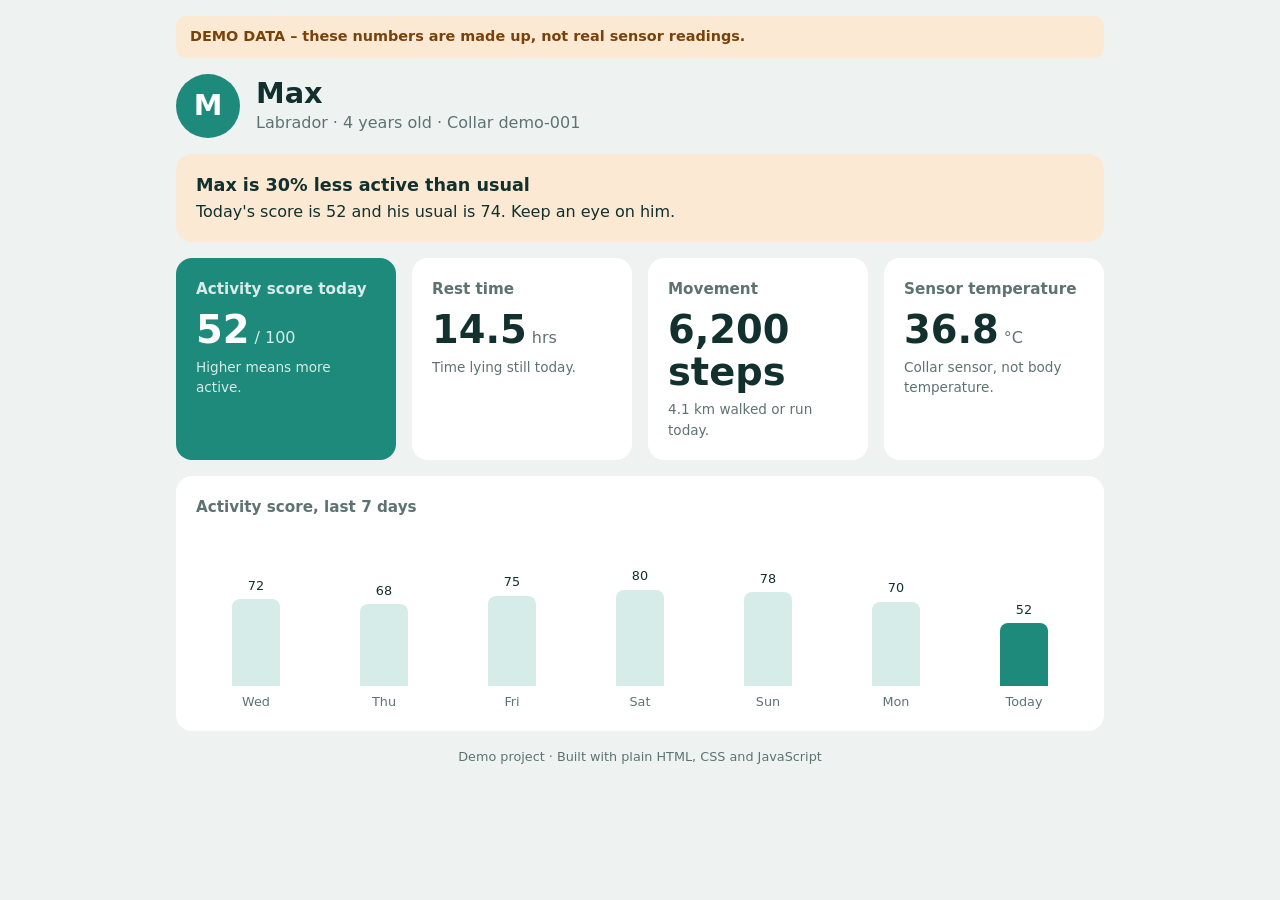
==== index.html @ 783765bc "Add files via upload" ====
<!DOCTYPE html>
<html lang="en">
<head>
  <meta charset="UTF-8">
  <!-- This line makes the page fit phone screens instead of shrinking -->
  <meta name="viewport" content="width=device-width, initial-scale=1">
  <title>Max – Pet Health Dashboard</title>

  <style>
    /* ---------- 1. DESIGN TOKENS ----------
       Colours and sizes saved as variables so we can reuse them.
       Change one value here and the whole page updates. */
    :root {
      --bg: #eef3f2;
      --card: #ffffff;
      --ink: #12302e;
      --muted: #5d7371;
      --accent: #1d8a7c;
      --accent-soft: #d6ece8;
      --warn: #c9701a;
      --warn-soft: #fbe9d3;
      --radius: 16px;
    }

    * { box-sizing: border-box; }

    body {
      margin: 0;
      background: var(--bg);
      color: var(--ink);
      font-family: system-ui, -apple-system, "Segoe UI", sans-serif;
      line-height: 1.5;
    }

    .page { max-width: 960px; margin: 0 auto; padding: 16px; }

    /* ---------- 2. DEMO BANNER ---------- */
    .demo-banner {
      background: var(--warn-soft);
      color: #7a4208;
      border-radius: 10px;
      padding: 10px 14px;
      font-weight: 600;
      font-size: 0.9rem;
      margin-bottom: 16px;
    }

    /* ---------- 3. PROFILE ---------- */
    .profile { display: flex; align-items: center; gap: 16px; margin-bottom: 16px; }
    .avatar {
      width: 64px; height: 64px; border-radius: 50%;
      background: var(--accent); color: #fff;
      display: grid; place-items: center;   /* centres the letter */
      font-size: 1.8rem; font-weight: 700;
      flex-shrink: 0;
    }
    .profile h1 { margin: 0; font-size: 1.8rem; line-height: 1.2; }
    .profile p { margin: 0; color: var(--muted); }

    /* ---------- 4. CARDS + GRID ----------
       The grid puts cards in columns. "auto-fit" + "minmax" means:
       as many columns as fit, each at least 200px wide.
       On a phone that becomes 1 column automatically. */
    .grid {
      display: grid;
      grid-template-columns: repeat(auto-fit, minmax(200px, 1fr));
      gap: 16px;
      margin-bottom: 16px;
    }
    .card { background: var(--card); border-radius: var(--radius); padding: 20px; }
    .card h2 { margin: 0 0 8px; font-size: 0.95rem; color: var(--muted); font-weight: 600; }
    .big { font-size: 2.4rem; font-weight: 700; line-height: 1.1; }
    .unit { font-size: 1rem; font-weight: 500; color: var(--muted); }
    .note { margin: 6px 0 0; font-size: 0.85rem; color: var(--muted); }

    /* The one card that matters most gets the accent colour */
    .score { background: var(--accent); color: #fff; }
    .score h2, .score .note, .score .unit { color: #d6ece8; }

    /* ---------- 5. BASELINE MESSAGE ---------- */
    .message {
      border-radius: var(--radius);
      padding: 18px 20px;
      margin-bottom: 16px;
      background: var(--accent-soft);
    }
    .message.different { background: var(--warn-soft); }
    .message strong { display: block; font-size: 1.1rem; margin-bottom: 2px; }

    /* ---------- 6. CHART ----------
       Each day is a column (a flex box). The bar's height is set
       by JavaScript as a percentage. */
    .chart {
      display: flex;
      align-items: flex-end;     /* bars grow upward from the bottom */
      gap: 8px;
      height: 180px;
      margin-top: 12px;
    }
    .day { flex: 1; display: flex; flex-direction: column; align-items: center; justify-content: flex-end; height: 100%; }
    .bar { width: 100%; max-width: 48px; background: var(--accent-soft); border-radius: 8px 8px 0 0; }
    .bar.today { background: var(--accent); }
    .day-value { font-size: 0.8rem; margin-bottom: 4px; }
    .day-label { font-size: 0.8rem; color: var(--muted); margin-top: 6px; }

    footer { text-align: center; color: var(--muted); font-size: 0.8rem; padding: 16px 0; }
  </style>
</head>

<body>
  <!-- ---------- HTML = the structure (the content on the page) ---------- -->
  <main class="page">

    <div class="demo-banner">DEMO DATA – these numbers are made up, not real sensor readings.</div>

    <section class="profile">
      <div class="avatar" aria-hidden="true">M</div>
      <div>
        <h1>Max</h1>
        <p>Labrador · 4 years old · Collar demo-001</p>
      </div>
    </section>

    <!-- Message comparing today with the usual baseline (text is filled in by JavaScript) -->
    <section class="message" id="message" aria-live="polite">
      <strong id="message-title">Loading…</strong>
      <span id="message-text"></span>
    </section>

    <!-- The four stat cards. Numbers are filled in by JavaScript too. -->
    <section class="grid">
      <article class="card score">
        <h2>Activity score today</h2>
        <div class="big"><span id="score"></span><span class="unit"> / 100</span></div>
        <p class="note">Higher means more active.</p>
      </article>

      <article class="card">
        <h2>Rest time</h2>
        <div class="big"><span id="rest"></span><span class="unit"> hrs</span></div>
        <p class="note">Time lying still today.</p>
      </article>

      <article class="card">
        <h2>Movement</h2>
        <div class="big"><span id="steps"></span></div>
        <p class="note"><span id="distance"></span> km walked or run today.</p>
      </article>

      <article class="card">
        <h2>Sensor temperature</h2>
        <div class="big"><span id="temp"></span><span class="unit"> °C</span></div>
        <p class="note">Collar sensor, not body temperature.</p>
      </article>
    </section>

    <section class="card">
      <h2>Activity score, last 7 days</h2>
      <div class="chart" id="chart"></div>
    </section>

    <footer>Demo project · Built with plain HTML, CSS and JavaScript</footer>
  </main>

  <script>
    /* ---------- JAVASCRIPT = the behaviour (what the page does) ---------- */

    // 1. DEMO DATA. Edit these numbers and refresh the page to see what changes.
    const demoData = {
      week: [
        { day: "Wed", score: 72 },
        { day: "Thu", score: 68 },
        { day: "Fri", score: 75 },
        { day: "Sat", score: 80 },
        { day: "Sun", score: 78 },
        { day: "Mon", score: 70 },
        { day: "Today", score: 52 }
      ],
      restHours: 14.5,
      steps: 6200,
      distanceKm: 4.1,
      sensorTempC: 36.8
    };

    // 2. Small helper: put text into an element by its id.
    function setText(id, value) {
      document.getElementById(id).textContent = value;
    }

    // 3. Fill in the stat cards.
    const today = demoData.week[demoData.week.length - 1];
    setText("score", today.score);
    setText("rest", demoData.restHours);
    setText("steps", demoData.steps.toLocaleString() + " steps");
    setText("distance", demoData.distanceKm);
    setText("temp", demoData.sensorTempC);

    // 4. Work out the baseline: the average of the 6 days BEFORE today.
    const previousDays = demoData.week.slice(0, -1);       // everything except the last item
    let total = 0;
    for (const entry of previousDays) {
      total = total + entry.score;
    }
    const baseline = Math.round(total / previousDays.length);

    // 5. Compare today with the baseline and choose a message.
    const difference = today.score - baseline;
    const percent = Math.round(Math.abs(difference) / baseline * 100);
    const messageBox = document.getElementById("message");

    if (percent < 10) {
      setText("message-title", "Max is close to his usual level");
      setText("message-text", "Today's score is " + today.score + " and his usual is " + baseline + ".");
    } else if (difference < 0) {
      messageBox.classList.add("different");
      setText("message-title", "Max is " + percent + "% less active than usual");
      setText("message-text", "Today's score is " + today.score + " and his usual is " + baseline + ". Keep an eye on him.");
    } else {
      messageBox.classList.add("different");
      setText("message-title", "Max is " + percent + "% more active than usual");
      setText("message-text", "Today's score is " + today.score + " and his usual is " + baseline + ".");
    }

    // 6. Build the 7-day chart: one column per day.
    const chart = document.getElementById("chart");
    for (const entry of demoData.week) {
      const column = document.createElement("div");
      column.className = "day";

      const value = document.createElement("div");
      value.className = "day-value";
      value.textContent = entry.score;

      const bar = document.createElement("div");
      bar.className = entry.day === "Today" ? "bar today" : "bar";
      bar.style.height = (entry.score * 1.2) + "px";       // taller score = taller bar

      const label = document.createElement("div");
      label.className = "day-label";
      label.textContent = entry.day;

      column.append(value, bar, label);                    // put the pieces inside the column
      chart.append(column);                                // put the column inside the chart
    }
  </script>
</body>
</html>
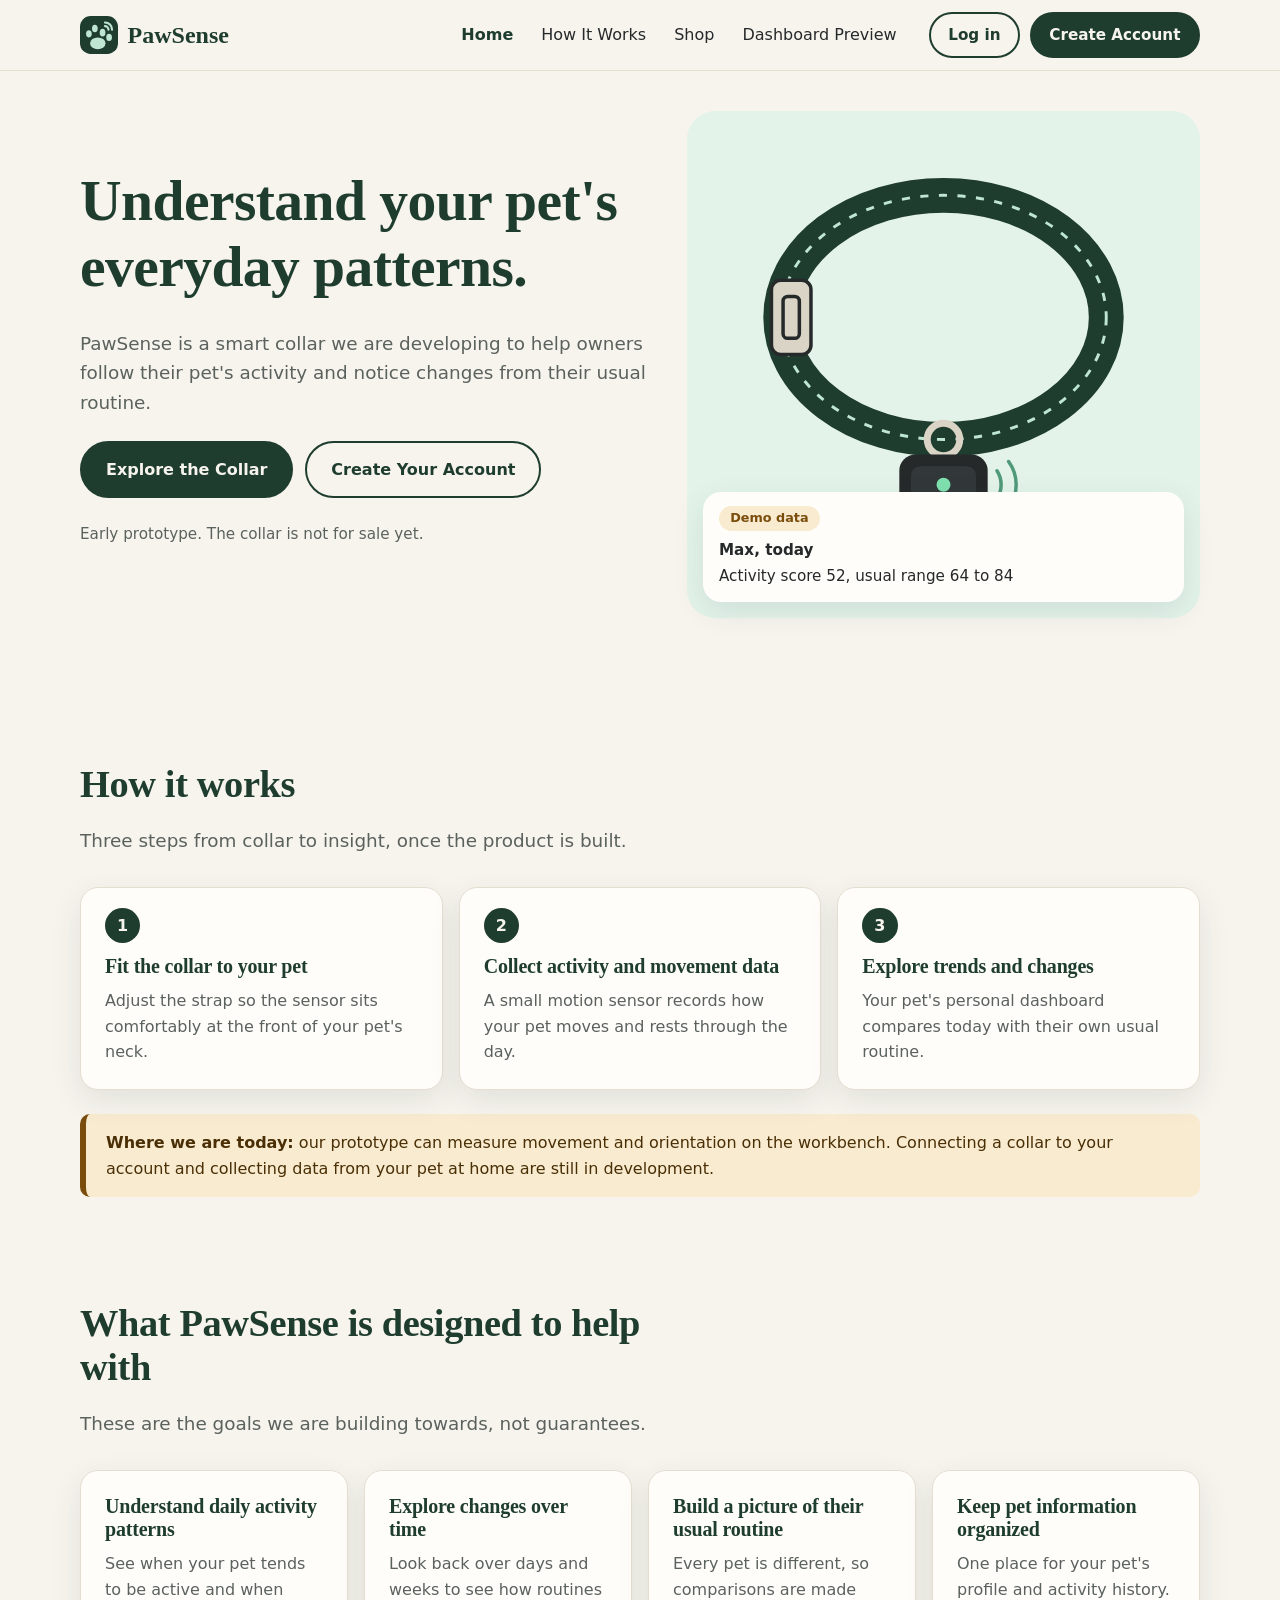
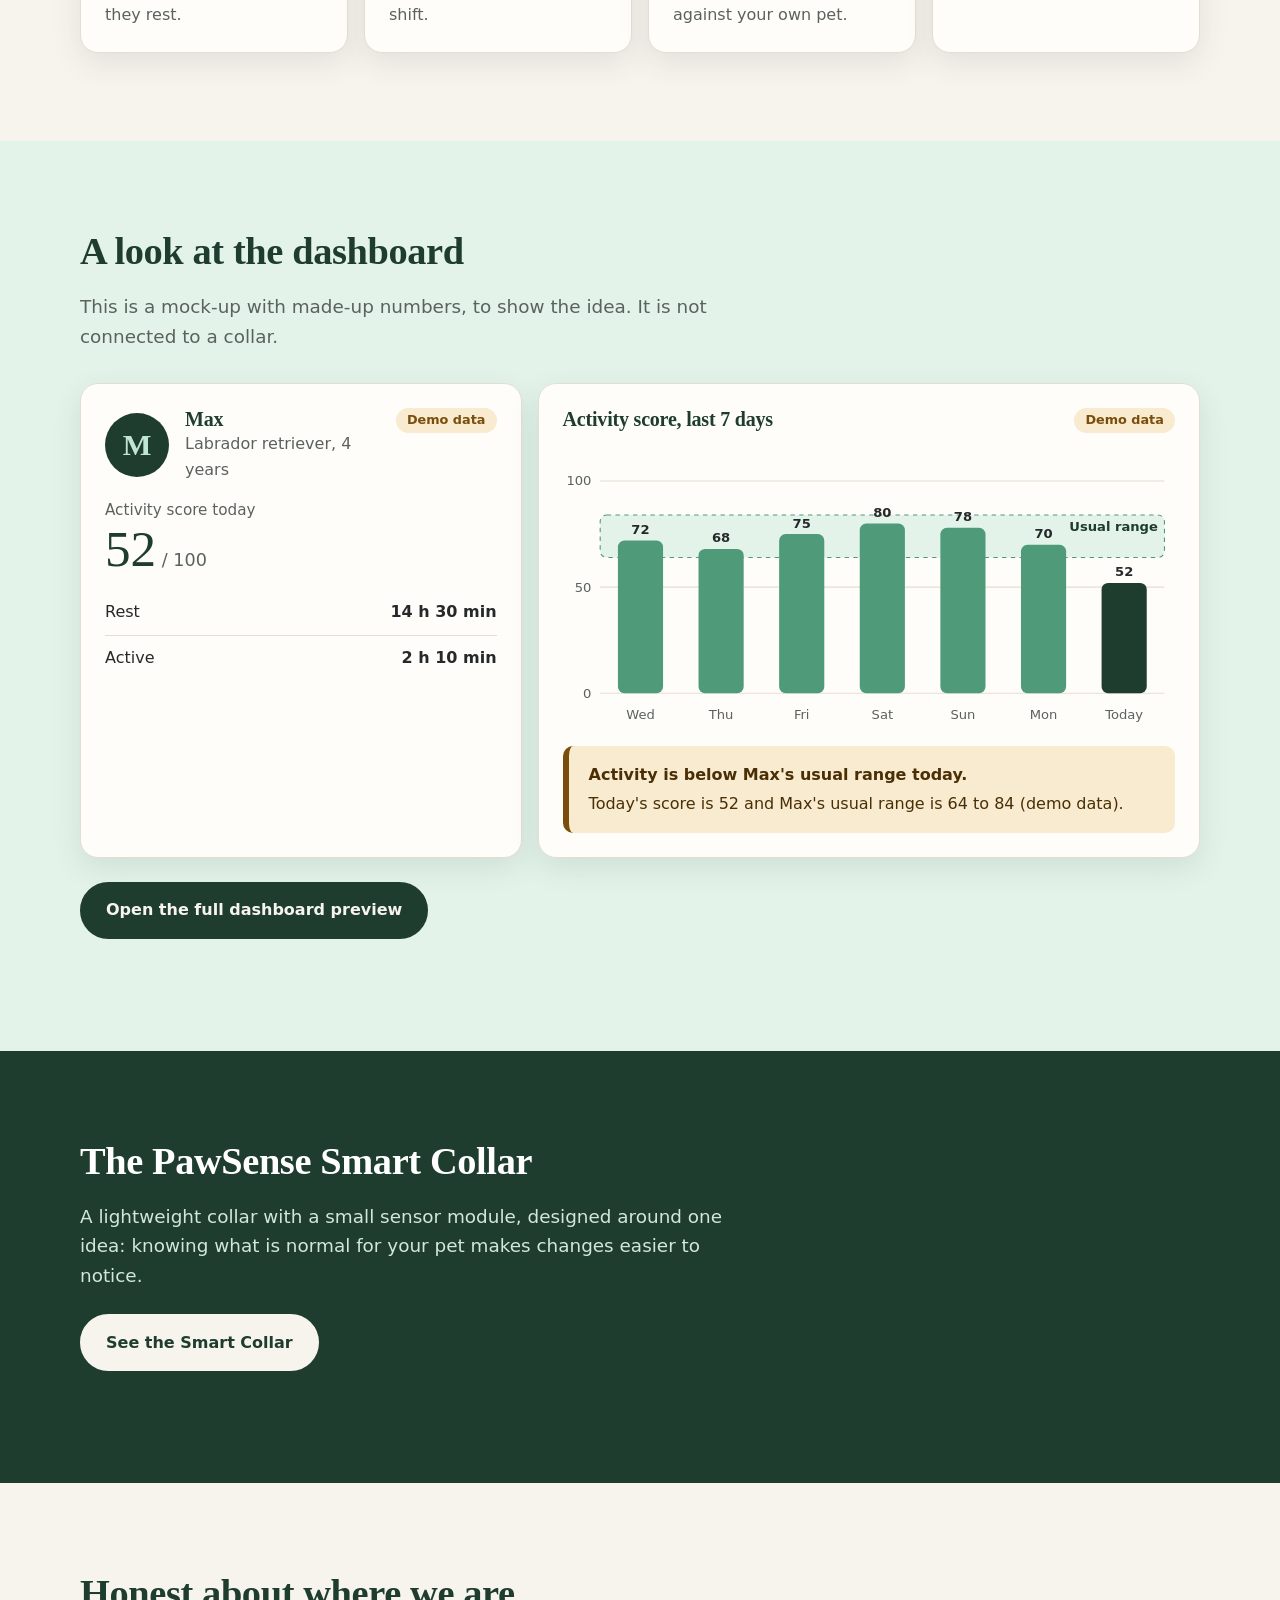
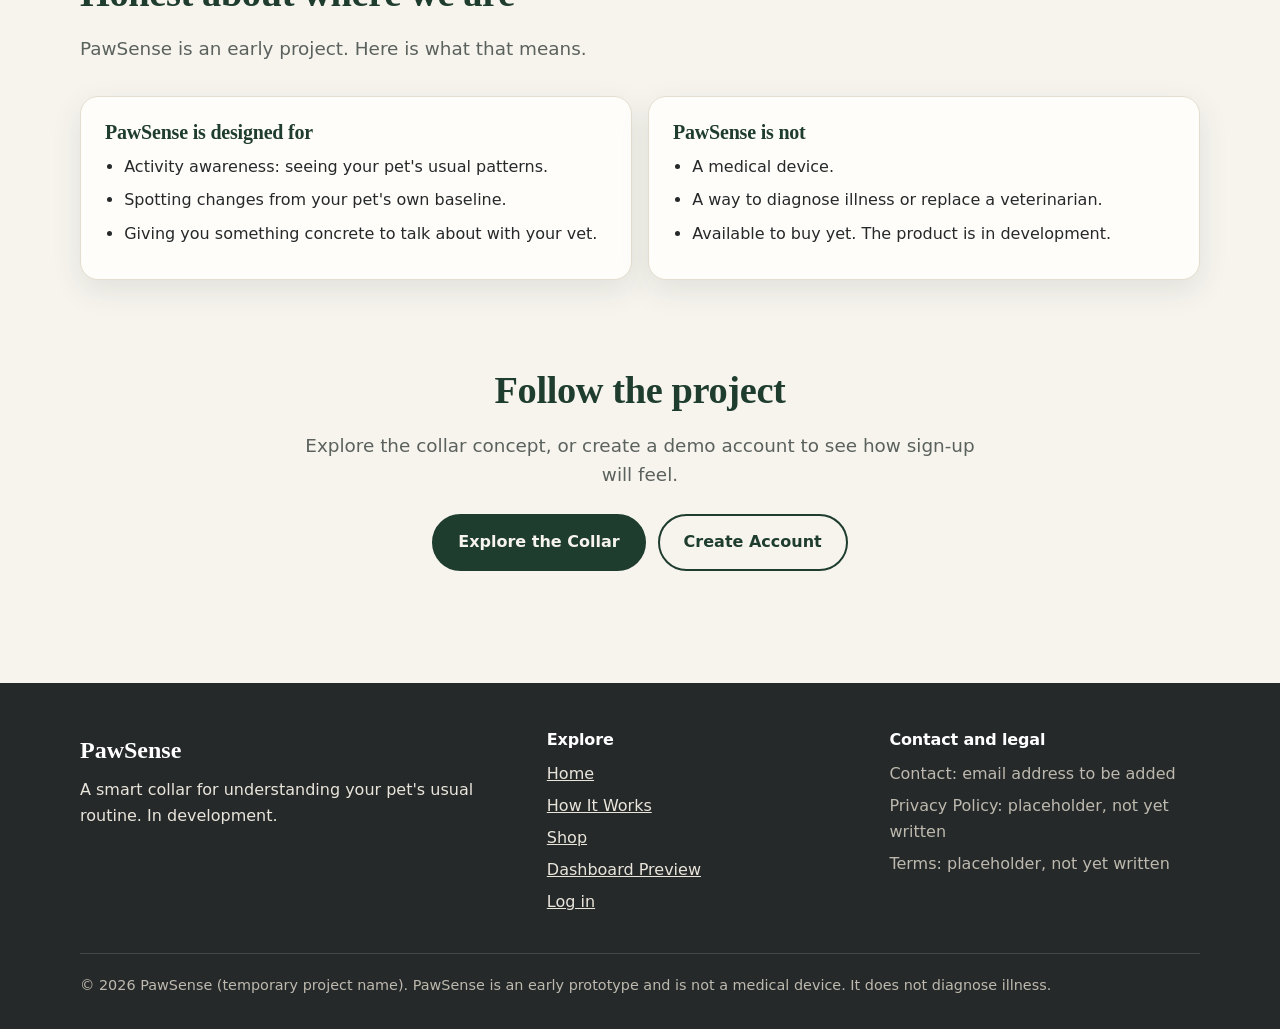
==== commit 89d7b169: "Add files via upload" ====
--- a/index.html
+++ b/index.html
@@ -2,246 +2,285 @@
 <html lang="en">
 <head>
   <meta charset="UTF-8">
-  <!-- This line makes the page fit phone screens instead of shrinking -->
   <meta name="viewport" content="width=device-width, initial-scale=1">
-  <title>Max – Pet Health Dashboard</title>
-
-  <style>
-    /* ---------- 1. DESIGN TOKENS ----------
-       Colours and sizes saved as variables so we can reuse them.
-       Change one value here and the whole page updates. */
-    :root {
-      --bg: #eef3f2;
-      --card: #ffffff;
-      --ink: #12302e;
-      --muted: #5d7371;
-      --accent: #1d8a7c;
-      --accent-soft: #d6ece8;
-      --warn: #c9701a;
-      --warn-soft: #fbe9d3;
-      --radius: 16px;
-    }
-
-    * { box-sizing: border-box; }
-
-    body {
-      margin: 0;
-      background: var(--bg);
-      color: var(--ink);
-      font-family: system-ui, -apple-system, "Segoe UI", sans-serif;
-      line-height: 1.5;
-    }
-
-    .page { max-width: 960px; margin: 0 auto; padding: 16px; }
-
-    /* ---------- 2. DEMO BANNER ---------- */
-    .demo-banner {
-      background: var(--warn-soft);
-      color: #7a4208;
-      border-radius: 10px;
-      padding: 10px 14px;
-      font-weight: 600;
-      font-size: 0.9rem;
-      margin-bottom: 16px;
-    }
-
-    /* ---------- 3. PROFILE ---------- */
-    .profile { display: flex; align-items: center; gap: 16px; margin-bottom: 16px; }
-    .avatar {
-      width: 64px; height: 64px; border-radius: 50%;
-      background: var(--accent); color: #fff;
-      display: grid; place-items: center;   /* centres the letter */
-      font-size: 1.8rem; font-weight: 700;
-      flex-shrink: 0;
-    }
-    .profile h1 { margin: 0; font-size: 1.8rem; line-height: 1.2; }
-    .profile p { margin: 0; color: var(--muted); }
-
-    /* ---------- 4. CARDS + GRID ----------
-       The grid puts cards in columns. "auto-fit" + "minmax" means:
-       as many columns as fit, each at least 200px wide.
-       On a phone that becomes 1 column automatically. */
-    .grid {
-      display: grid;
-      grid-template-columns: repeat(auto-fit, minmax(200px, 1fr));
-      gap: 16px;
-      margin-bottom: 16px;
-    }
-    .card { background: var(--card); border-radius: var(--radius); padding: 20px; }
-    .card h2 { margin: 0 0 8px; font-size: 0.95rem; color: var(--muted); font-weight: 600; }
-    .big { font-size: 2.4rem; font-weight: 700; line-height: 1.1; }
-    .unit { font-size: 1rem; font-weight: 500; color: var(--muted); }
-    .note { margin: 6px 0 0; font-size: 0.85rem; color: var(--muted); }
-
-    /* The one card that matters most gets the accent colour */
-    .score { background: var(--accent); color: #fff; }
-    .score h2, .score .note, .score .unit { color: #d6ece8; }
-
-    /* ---------- 5. BASELINE MESSAGE ---------- */
-    .message {
-      border-radius: var(--radius);
-      padding: 18px 20px;
-      margin-bottom: 16px;
-      background: var(--accent-soft);
-    }
-    .message.different { background: var(--warn-soft); }
-    .message strong { display: block; font-size: 1.1rem; margin-bottom: 2px; }
-
-    /* ---------- 6. CHART ----------
-       Each day is a column (a flex box). The bar's height is set
-       by JavaScript as a percentage. */
-    .chart {
-      display: flex;
-      align-items: flex-end;     /* bars grow upward from the bottom */
-      gap: 8px;
-      height: 180px;
-      margin-top: 12px;
-    }
-    .day { flex: 1; display: flex; flex-direction: column; align-items: center; justify-content: flex-end; height: 100%; }
-    .bar { width: 100%; max-width: 48px; background: var(--accent-soft); border-radius: 8px 8px 0 0; }
-    .bar.today { background: var(--accent); }
-    .day-value { font-size: 0.8rem; margin-bottom: 4px; }
-    .day-label { font-size: 0.8rem; color: var(--muted); margin-top: 6px; }
-
-    footer { text-align: center; color: var(--muted); font-size: 0.8rem; padding: 16px 0; }
-  </style>
+  <title>PawSense – Understand your pet's everyday patterns</title>
+  <meta name="description" content="PawSense is a smart pet collar in development, designed to help owners follow their pet's activity and notice changes from their usual routine.">
+  <link rel="stylesheet" href="styles.css">
 </head>
-
 <body>
-  <!-- ---------- HTML = the structure (the content on the page) ---------- -->
-  <main class="page">
-
-    <div class="demo-banner">DEMO DATA – these numbers are made up, not real sensor readings.</div>
-
-    <section class="profile">
-      <div class="avatar" aria-hidden="true">M</div>
-      <div>
-        <h1>Max</h1>
-        <p>Labrador · 4 years old · Collar demo-001</p>
-      </div>
-    </section>
-
-    <!-- Message comparing today with the usual baseline (text is filled in by JavaScript) -->
-    <section class="message" id="message" aria-live="polite">
-      <strong id="message-title">Loading…</strong>
-      <span id="message-text"></span>
-    </section>
-
-    <!-- The four stat cards. Numbers are filled in by JavaScript too. -->
-    <section class="grid">
-      <article class="card score">
-        <h2>Activity score today</h2>
-        <div class="big"><span id="score"></span><span class="unit"> / 100</span></div>
-        <p class="note">Higher means more active.</p>
-      </article>
-
-      <article class="card">
-        <h2>Rest time</h2>
-        <div class="big"><span id="rest"></span><span class="unit"> hrs</span></div>
-        <p class="note">Time lying still today.</p>
-      </article>
-
-      <article class="card">
-        <h2>Movement</h2>
-        <div class="big"><span id="steps"></span></div>
-        <p class="note"><span id="distance"></span> km walked or run today.</p>
-      </article>
-
-      <article class="card">
-        <h2>Sensor temperature</h2>
-        <div class="big"><span id="temp"></span><span class="unit"> °C</span></div>
-        <p class="note">Collar sensor, not body temperature.</p>
-      </article>
-    </section>
-
-    <section class="card">
-      <h2>Activity score, last 7 days</h2>
-      <div class="chart" id="chart"></div>
-    </section>
-
-    <footer>Demo project · Built with plain HTML, CSS and JavaScript</footer>
+  <a class="skip-link" href="#main">Skip to main content</a>
+
+  <!-- ========== HEADER (the same on every page) ========== -->
+  <header class="site-header">
+    <div class="container header-inner">
+      <a class="logo" href="index.html" aria-label="PawSense home">
+        <!-- Logo mark: a paw with a small signal arc, drawn as inline SVG (no image file needed) -->
+        <svg class="logo-mark" viewBox="0 0 32 32" aria-hidden="true">
+          <rect width="32" height="32" rx="9" fill="#1f3d2f"/>
+          <g fill="#bfe6d3">
+            <ellipse cx="7.5" cy="15" rx="2.4" ry="3"/>
+            <ellipse cx="12.5" cy="10.5" rx="2.4" ry="3.2"/>
+            <ellipse cx="19" cy="14" rx="2.4" ry="3.2"/>
+            <ellipse cx="24.5" cy="18" rx="2.4" ry="3"/>
+            <ellipse cx="15" cy="23" rx="6.5" ry="5"/>
+          </g>
+          <path d="M21 5.5 A6 6 0 0 1 27 11.5" fill="none" stroke="#bfe6d3" stroke-width="1.8" stroke-linecap="round"/>
+          <path d="M21 8.5 A3 3 0 0 1 24 11.5" fill="none" stroke="#bfe6d3" stroke-width="1.8" stroke-linecap="round"/>
+        </svg>
+        <span class="logo-text">PawSense</span>
+      </a>
+
+      <button class="menu-toggle" id="menu-toggle" aria-expanded="false" aria-controls="site-nav">Menu</button>
+
+      <nav class="site-nav" id="site-nav" aria-label="Main">
+        <ul>
+          <li><a href="index.html" aria-current="page">Home</a></li>
+          <li><a href="index.html#how-it-works">How It Works</a></li>
+          <li><a href="shop.html">Shop</a></li>
+          <li><a href="dashboard.html">Dashboard Preview</a></li>
+        </ul>
+        <div class="nav-actions">
+          <a class="btn btn-secondary btn-small" href="login.html">Log in</a>
+          <a class="btn btn-primary btn-small" href="signup.html">Create Account</a>
+        </div>
+      </nav>
+    </div>
+  </header>
+
+  <main id="main">
+
+    <!-- ========== A. HERO ========== -->
+    <section class="hero">
+      <div class="container hero-grid">
+        <div>
+          <h1>Understand your pet's everyday patterns.</h1>
+          <p class="lead">PawSense is a smart collar we are developing to help owners follow their pet's activity and notice changes from their usual routine.</p>
+          <div class="btn-row">
+            <a class="btn btn-primary" href="shop.html">Explore the Collar</a>
+            <a class="btn btn-secondary" href="signup.html">Create Your Account</a>
+          </div>
+          <p class="status-line">Early prototype. The collar is not for sale yet.</p>
+        </div>
+
+        <!-- Product illustration drawn with SVG (a concept drawing, not a photo) -->
+        <div class="hero-visual">
+          <svg viewBox="0 0 400 340" role="img" aria-labelledby="collar-title collar-desc">
+            <title id="collar-title">PawSense collar concept illustration</title>
+            <desc id="collar-desc">A forest green collar with a small charcoal sensor module hanging at the front. This is a concept drawing, not a photo of a finished product.</desc>
+            <!-- strap -->
+            <ellipse cx="200" cy="150" rx="140" ry="105" fill="none" stroke="#1f3d2f" stroke-width="30"/>
+            <!-- stitching -->
+            <ellipse cx="200" cy="150" rx="140" ry="105" fill="none" stroke="#bfe6d3" stroke-width="2.5" stroke-dasharray="7 9"/>
+            <!-- buckle -->
+            <rect x="52" y="118" width="34" height="64" rx="8" fill="#d9d4c5" stroke="#26292a" stroke-width="3"/>
+            <rect x="62" y="132" width="14" height="36" rx="4" fill="none" stroke="#26292a" stroke-width="3"/>
+            <!-- ring and sensor module -->
+            <circle cx="200" cy="255" r="14" fill="none" stroke="#d9d4c5" stroke-width="6"/>
+            <rect x="162" y="268" width="76" height="52" rx="14" fill="#26292a"/>
+            <rect x="172" y="278" width="56" height="32" rx="8" fill="#323839"/>
+            <circle cx="200" cy="294" r="6" fill="#7fe0b0"/>
+            <!-- small signal arcs -->
+            <path d="M246 282 A22 22 0 0 1 246 306" fill="none" stroke="#4f9a78" stroke-width="3" stroke-linecap="round"/>
+            <path d="M256 274 A34 34 0 0 1 256 314" fill="none" stroke="#4f9a78" stroke-width="3" stroke-linecap="round"/>
+          </svg>
+
+          <div class="demo-chip">
+            <span class="pill pill-demo">Demo data</span>
+            <strong>Max, today</strong>
+            <span>Activity score <span data-demo="score">52</span>, usual range <span data-demo="low">64</span> to <span data-demo="high">84</span></span>
+          </div>
+        </div>
+      </div>
+    </section>
+
+
+    <!-- ========== C. HOW IT WORKS ========== -->
+    <section class="section" id="how-it-works">
+      <div class="container">
+        <div class="section-intro">
+          <h2>How it works</h2>
+          <p class="lead">Three steps from collar to insight, once the product is built.</p>
+        </div>
+
+        <ol class="steps">
+          <li class="card">
+            <h3>Fit the collar to your pet</h3>
+            <p>Adjust the strap so the sensor sits comfortably at the front of your pet's neck.</p>
+          </li>
+          <li class="card">
+            <h3>Collect activity and movement data</h3>
+            <p>A small motion sensor records how your pet moves and rests through the day.</p>
+          </li>
+          <li class="card">
+            <h3>Explore trends and changes</h3>
+            <p>Your pet's personal dashboard compares today with their own usual routine.</p>
+          </li>
+        </ol>
+
+        <p class="notice"><strong>Where we are today:</strong> our prototype can measure movement and orientation on the workbench. Connecting a collar to your account and collecting data from your pet at home are still in development.</p>
+      </div>
+    </section>
+
+
+    <!-- ========== D. KEY BENEFITS ========== -->
+    <section class="section" style="padding-top:0">
+      <div class="container">
+        <div class="section-intro">
+          <h2>What PawSense is designed to help with</h2>
+          <p class="lead">These are the goals we are building towards, not guarantees.</p>
+        </div>
+        <div class="benefit-grid">
+          <article class="card benefit-card">
+            <h3>Understand daily activity patterns</h3>
+            <p>See when your pet tends to be active and when they rest.</p>
+          </article>
+          <article class="card benefit-card">
+            <h3>Explore changes over time</h3>
+            <p>Look back over days and weeks to see how routines shift.</p>
+          </article>
+          <article class="card benefit-card">
+            <h3>Build a picture of their usual routine</h3>
+            <p>Every pet is different, so comparisons are made against your own pet.</p>
+          </article>
+          <article class="card benefit-card">
+            <h3>Keep pet information organized</h3>
+            <p>One place for your pet's profile and activity history.</p>
+          </article>
+        </div>
+      </div>
+    </section>
+
+
+    <!-- ========== E. DASHBOARD PREVIEW ========== -->
+    <section class="section preview-band" id="preview">
+      <div class="container">
+        <div class="section-intro">
+          <h2>A look at the dashboard</h2>
+          <p class="lead">This is a mock-up with made-up numbers, to show the idea. It is not connected to a collar.</p>
+        </div>
+
+        <div class="preview-grid">
+          <div class="card">
+            <div class="preview-top">
+              <div class="profile">
+                <div class="avatar" aria-hidden="true">M</div>
+                <div>
+                  <h3>Max</h3>
+                  <p>Labrador retriever, 4 years</p>
+                </div>
+              </div>
+              <span class="pill pill-demo">Demo data</span>
+            </div>
+            <p class="stat-note">Activity score today</p>
+            <div class="stat-number"><span data-demo="score">52</span><span class="stat-unit"> / 100</span></div>
+            <div class="stat-row" style="margin-top:1rem"><span>Rest</span><strong>14 h 30 min</strong></div>
+            <div class="stat-row"><span>Active</span><strong>2 h 10 min</strong></div>
+          </div>
+
+          <div class="card">
+            <div class="preview-top">
+              <h3>Activity score, last 7 days</h3>
+              <span class="pill pill-demo">Demo data</span>
+            </div>
+            <div class="chart" data-chart></div>
+            <p class="baseline-notice" data-notice style="margin:1rem 0 0"></p>
+          </div>
+        </div>
+
+        <div class="btn-row">
+          <a class="btn btn-primary" href="dashboard.html">Open the full dashboard preview</a>
+        </div>
+      </div>
+    </section>
+
+
+    <!-- ========== F. PRODUCT SECTION ========== -->
+    <section class="section product-band">
+      <div class="container">
+        <h2>The PawSense Smart Collar</h2>
+        <p class="lead">A lightweight collar with a small sensor module, designed around one idea: knowing what is normal for your pet makes changes easier to notice.</p>
+        <div class="btn-row">
+          <a class="btn btn-light" href="shop.html">See the Smart Collar</a>
+        </div>
+      </div>
+    </section>
+
+
+    <!-- ========== G. TRUST AND TRANSPARENCY ========== -->
+    <section class="section">
+      <div class="container">
+        <div class="section-intro">
+          <h2>Honest about where we are</h2>
+          <p class="lead">PawSense is an early project. Here is what that means.</p>
+        </div>
+        <div class="trust-grid">
+          <div class="card">
+            <h3>PawSense is designed for</h3>
+            <ul>
+              <li>Activity awareness: seeing your pet's usual patterns.</li>
+              <li>Spotting changes from your pet's own baseline.</li>
+              <li>Giving you something concrete to talk about with your vet.</li>
+            </ul>
+          </div>
+          <div class="card">
+            <h3>PawSense is not</h3>
+            <ul>
+              <li>A medical device.</li>
+              <li>A way to diagnose illness or replace a veterinarian.</li>
+              <li>Available to buy yet. The product is in development.</li>
+            </ul>
+          </div>
+        </div>
+      </div>
+    </section>
+
+
+    <!-- ========== H. FINAL CALL TO ACTION ========== -->
+    <section class="section final-cta" style="padding-top:0">
+      <div class="container">
+        <h2>Follow the project</h2>
+        <p class="lead">Explore the collar concept, or create a demo account to see how sign-up will feel.</p>
+        <div class="btn-row">
+          <a class="btn btn-primary" href="shop.html">Explore the Collar</a>
+          <a class="btn btn-secondary" href="signup.html">Create Account</a>
+        </div>
+      </div>
+    </section>
+
   </main>
 
-  <script>
-    /* ---------- JAVASCRIPT = the behaviour (what the page does) ---------- */
-
-    // 1. DEMO DATA. Edit these numbers and refresh the page to see what changes.
-    const demoData = {
-      week: [
-        { day: "Wed", score: 72 },
-        { day: "Thu", score: 68 },
-        { day: "Fri", score: 75 },
-        { day: "Sat", score: 80 },
-        { day: "Sun", score: 78 },
-        { day: "Mon", score: 70 },
-        { day: "Today", score: 52 }
-      ],
-      restHours: 14.5,
-      steps: 6200,
-      distanceKm: 4.1,
-      sensorTempC: 36.8
-    };
-
-    // 2. Small helper: put text into an element by its id.
-    function setText(id, value) {
-      document.getElementById(id).textContent = value;
-    }
-
-    // 3. Fill in the stat cards.
-    const today = demoData.week[demoData.week.length - 1];
-    setText("score", today.score);
-    setText("rest", demoData.restHours);
-    setText("steps", demoData.steps.toLocaleString() + " steps");
-    setText("distance", demoData.distanceKm);
-    setText("temp", demoData.sensorTempC);
-
-    // 4. Work out the baseline: the average of the 6 days BEFORE today.
-    const previousDays = demoData.week.slice(0, -1);       // everything except the last item
-    let total = 0;
-    for (const entry of previousDays) {
-      total = total + entry.score;
-    }
-    const baseline = Math.round(total / previousDays.length);
-
-    // 5. Compare today with the baseline and choose a message.
-    const difference = today.score - baseline;
-    const percent = Math.round(Math.abs(difference) / baseline * 100);
-    const messageBox = document.getElementById("message");
-
-    if (percent < 10) {
-      setText("message-title", "Max is close to his usual level");
-      setText("message-text", "Today's score is " + today.score + " and his usual is " + baseline + ".");
-    } else if (difference < 0) {
-      messageBox.classList.add("different");
-      setText("message-title", "Max is " + percent + "% less active than usual");
-      setText("message-text", "Today's score is " + today.score + " and his usual is " + baseline + ". Keep an eye on him.");
-    } else {
-      messageBox.classList.add("different");
-      setText("message-title", "Max is " + percent + "% more active than usual");
-      setText("message-text", "Today's score is " + today.score + " and his usual is " + baseline + ".");
-    }
-
-    // 6. Build the 7-day chart: one column per day.
-    const chart = document.getElementById("chart");
-    for (const entry of demoData.week) {
-      const column = document.createElement("div");
-      column.className = "day";
-
-      const value = document.createElement("div");
-      value.className = "day-value";
-      value.textContent = entry.score;
-
-      const bar = document.createElement("div");
-      bar.className = entry.day === "Today" ? "bar today" : "bar";
-      bar.style.height = (entry.score * 1.2) + "px";       // taller score = taller bar
-
-      const label = document.createElement("div");
-      label.className = "day-label";
-      label.textContent = entry.day;
-
-      column.append(value, bar, label);                    // put the pieces inside the column
-      chart.append(column);                                // put the column inside the chart
-    }
-  </script>
+
+  <!-- ========== I. FOOTER (the same on every page) ========== -->
+  <footer class="site-footer">
+    <div class="container">
+      <div class="footer-grid">
+        <div>
+          <p class="logo-text" style="font-family:var(--font-display);font-size:1.5rem;margin-bottom:0.5rem">PawSense</p>
+          <p>A smart collar for understanding your pet's usual routine. In development.</p>
+        </div>
+        <div>
+          <h2>Explore</h2>
+          <ul>
+            <li><a href="index.html">Home</a></li>
+            <li><a href="index.html#how-it-works">How It Works</a></li>
+            <li><a href="shop.html">Shop</a></li>
+            <li><a href="dashboard.html">Dashboard Preview</a></li>
+            <li><a href="login.html">Log in</a></li>
+          </ul>
+        </div>
+        <div>
+          <h2>Contact and legal</h2>
+          <ul>
+            <li class="placeholder-text">Contact: email address to be added</li>
+            <li class="placeholder-text">Privacy Policy: placeholder, not yet written</li>
+            <li class="placeholder-text">Terms: placeholder, not yet written</li>
+          </ul>
+        </div>
+      </div>
+      <p class="footer-note">&copy; <span id="year">2026</span> PawSense (temporary project name). PawSense is an early prototype and is not a medical device. It does not diagnose illness.</p>
+    </div>
+  </footer>
+
+  <script src="script.js"></script>
 </body>
 </html>
--- a/styles.css
+++ b/styles.css
@@ -0,0 +1,559 @@
+/* =====================================================
+   PawSense – styles.css
+   One stylesheet shared by every page.
+   Sections:
+   1. Brand settings (colours, fonts) – change these first
+   2. Base styles
+   3. Buttons and small labels
+   4. Header and footer
+   5. Landing page sections
+   6. Shop page
+   7. Forms (sign-up and log-in)
+   8. Dashboard preview
+   9. Accessibility helpers
+   ===================================================== */
+
+
+/* ---------- 1. BRAND SETTINGS ----------
+   These variables are the "control panel" of the brand.
+   Change a value here and every page updates. */
+:root {
+  --cream: #f7f4ee;        /* warm off-white page background */
+  --paper: #fffdf9;        /* card background */
+  --forest: #1f3d2f;       /* deep forest green: main brand colour */
+  --forest-light: #2d5a45; /* slightly lighter green for hover/focus */
+  --charcoal: #26292a;     /* body text */
+  --muted: #5b625e;        /* secondary text */
+  --mint: #bfe6d3;         /* subtle mint accent */
+  --mint-soft: #e3f3ea;    /* very light mint for panels */
+  --mint-strong: #4f9a78;  /* mint used for chart bars (readable on white) */
+  --line: #e4ded1;         /* thin borders */
+  --amber: #7a4d0c;        /* text colour for "demo" labels */
+  --amber-soft: #f8ebcf;   /* background for "demo" labels */
+  --error: #9b2c2c;
+
+  --font-display: "Iowan Old Style", "Palatino Linotype", Palatino, Georgia, serif;
+  --font-body: system-ui, -apple-system, "Segoe UI", Roboto, sans-serif;
+
+  --shadow: 0 10px 30px rgba(31, 61, 47, 0.10);
+  --radius-lg: 28px;
+  --radius-md: 18px;
+  --radius-sm: 10px;
+}
+
+
+/* ---------- 2. BASE STYLES ---------- */
+*, *::before, *::after { box-sizing: border-box; }
+
+html { scroll-behavior: smooth; }
+
+body {
+  margin: 0;
+  background: var(--cream);
+  color: var(--charcoal);
+  font-family: var(--font-body);
+  line-height: 1.6;
+}
+
+img, svg { max-width: 100%; display: block; }
+
+h1, h2, h3 {
+  font-family: var(--font-display);
+  color: var(--forest);
+  line-height: 1.15;
+  letter-spacing: -0.01em;
+  margin: 0 0 0.5em;
+}
+h1 { font-size: clamp(2.2rem, 6vw, 3.6rem); }
+h2 { font-size: clamp(1.7rem, 4vw, 2.4rem); }
+h3 { font-size: 1.25rem; }
+
+p { margin: 0 0 1em; }
+a { color: var(--forest); }
+
+[id] { scroll-margin-top: 6rem; }   /* keeps anchors from hiding under the sticky header */
+
+/* A centred column that holds page content */
+.container {
+  width: min(1120px, calc(100% - 2rem));
+  margin-inline: auto;
+}
+
+.section { padding: clamp(3rem, 8vw, 5.5rem) 0; }
+.section-intro { max-width: 62ch; margin-bottom: 2rem; }
+.lead { font-size: 1.15rem; color: var(--muted); max-width: 58ch; }
+
+
+/* ---------- 3. BUTTONS AND SMALL LABELS ---------- */
+.btn {
+  display: inline-block;
+  padding: 0.85rem 1.5rem;
+  border-radius: 999px;
+  border: 2px solid var(--forest);
+  font: inherit;
+  font-weight: 600;
+  text-decoration: none;
+  cursor: pointer;
+  text-align: center;
+  transition: transform 0.2s ease, background-color 0.2s ease, color 0.2s ease;
+}
+.btn:hover { transform: translateY(-2px); }
+
+.btn-primary { background: var(--forest); color: var(--cream); }
+.btn-primary:hover { background: var(--forest-light); border-color: var(--forest-light); }
+
+.btn-secondary { background: transparent; color: var(--forest); }
+.btn-secondary:hover { background: var(--mint-soft); }
+
+.btn-light { background: var(--cream); color: var(--forest); border-color: var(--cream); }
+.btn-light:hover { background: var(--mint); border-color: var(--mint); }
+
+.btn-outline-light { background: transparent; color: var(--cream); border-color: var(--cream); }
+.btn-outline-light:hover { background: rgba(255, 255, 255, 0.12); }
+
+.btn-small { padding: 0.55rem 1.1rem; font-size: 0.95rem; }
+.btn-row { display: flex; flex-wrap: wrap; gap: 0.75rem; margin: 1.5rem 0; }
+
+/* Small rounded labels */
+.pill {
+  display: inline-block;
+  padding: 0.15rem 0.7rem;
+  border-radius: 999px;
+  font-size: 0.8rem;
+  font-weight: 600;
+  white-space: nowrap;
+}
+.pill-demo    { background: var(--amber-soft); color: var(--amber); }
+.pill-working { background: var(--forest); color: var(--cream); }
+.pill-planned { background: var(--mint-soft); color: var(--forest); border: 1px solid var(--mint); }
+
+.card {
+  background: var(--paper);
+  border: 1px solid var(--line);
+  border-radius: var(--radius-md);
+  padding: 1.5rem;
+  box-shadow: var(--shadow);
+}
+
+
+/* ---------- 4. HEADER AND FOOTER ---------- */
+.site-header {
+  position: sticky;
+  top: 0;
+  z-index: 10;
+  background: var(--cream);
+  border-bottom: 1px solid var(--line);
+}
+.header-inner {
+  display: flex;
+  align-items: center;
+  justify-content: space-between;
+  padding: 0.75rem 0;
+}
+
+.logo {
+  display: inline-flex;
+  align-items: center;
+  gap: 0.6rem;
+  text-decoration: none;
+}
+.logo-mark { width: 38px; height: 38px; }
+.logo-text {
+  font-family: var(--font-display);
+  font-size: 1.5rem;
+  font-weight: 700;
+  color: var(--forest);
+}
+
+.menu-toggle {
+  background: transparent;
+  border: 2px solid var(--forest);
+  color: var(--forest);
+  border-radius: 999px;
+  padding: 0.4rem 1rem;
+  font: inherit;
+  font-weight: 600;
+  cursor: pointer;
+}
+
+/* Mobile: the menu is hidden until the button adds the class "open" */
+.site-nav {
+  display: none;
+  position: absolute;
+  top: 100%;
+  left: 0;
+  right: 0;
+  background: var(--cream);
+  border-bottom: 1px solid var(--line);
+  padding: 1rem;
+  flex-direction: column;
+  gap: 1rem;
+}
+.site-nav.open { display: flex; }
+.site-nav ul { list-style: none; margin: 0; padding: 0; display: flex; flex-direction: column; gap: 0.25rem; }
+.site-nav li a {
+  display: block;
+  padding: 0.6rem 0.25rem;
+  text-decoration: none;
+  color: var(--charcoal);
+  font-weight: 500;
+}
+.site-nav li a:hover { color: var(--forest-light); text-decoration: underline; }
+.site-nav li a[aria-current="page"] { color: var(--forest); font-weight: 700; }
+.nav-actions { display: flex; gap: 0.6rem; flex-wrap: wrap; }
+
+/* Computers: show the menu in one row, hide the Menu button */
+@media (min-width: 900px) {
+  .menu-toggle { display: none; }
+  .site-nav {
+    display: flex;
+    position: static;
+    flex-direction: row;
+    align-items: center;
+    background: transparent;
+    border: 0;
+    padding: 0;
+    gap: 1.75rem;
+  }
+  .site-nav ul { flex-direction: row; gap: 1.25rem; }
+}
+
+.site-footer {
+  background: var(--charcoal);
+  color: #e9e5db;
+  padding: 3rem 0 2rem;
+}
+.site-footer a { color: #e9e5db; }
+.site-footer .logo-text { color: #fff; }
+.footer-grid { display: grid; gap: 2rem; margin-bottom: 2rem; }
+@media (min-width: 760px) { .footer-grid { grid-template-columns: 1.4fr 1fr 1fr; } }
+.footer-grid h2 { font-family: var(--font-body); font-size: 1rem; color: #fff; margin-bottom: 0.75rem; }
+.footer-grid ul { list-style: none; margin: 0; padding: 0; }
+.footer-grid li { margin-bottom: 0.4rem; }
+.footer-note { font-size: 0.9rem; color: #bdb9ae; border-top: 1px solid #44484a; padding-top: 1.25rem; margin: 0; }
+.placeholder-text { color: #bdb9ae; }
+
+
+/* ---------- 5. LANDING PAGE SECTIONS ---------- */
+
+/* Hero */
+.hero { padding: 2.5rem 0 3.5rem; }
+.hero-grid { display: grid; gap: 2.5rem; align-items: center; }
+@media (min-width: 860px) { .hero-grid { grid-template-columns: 1.05fr 0.95fr; } }
+.status-line { font-size: 0.95rem; color: var(--muted); margin-top: 1rem; }
+
+.hero-visual {
+  position: relative;
+  background: var(--mint-soft);
+  border-radius: var(--radius-lg);
+  padding: 2rem 1.5rem 5rem;
+}
+.demo-chip {
+  position: absolute;
+  left: 1rem;
+  right: 1rem;
+  bottom: 1rem;
+  background: var(--paper);
+  border-radius: var(--radius-md);
+  padding: 0.85rem 1rem;
+  box-shadow: var(--shadow);
+  display: grid;
+  gap: 0.15rem;
+  font-size: 0.95rem;
+}
+.demo-chip .pill { justify-self: start; margin-bottom: 0.25rem; }
+
+/* How it works */
+.steps {
+  list-style: none;
+  padding: 0;
+  margin: 0 0 1.5rem;
+  display: grid;
+  gap: 1rem;
+  counter-reset: step;         /* the numbers are a real sequence, so we count them */
+}
+@media (min-width: 760px) { .steps { grid-template-columns: repeat(3, 1fr); } }
+.steps li { position: relative; padding-top: 4.2rem; }
+.steps li::before {
+  counter-increment: step;
+  content: counter(step);
+  position: absolute;
+  top: 1.25rem;
+  left: 1.5rem;
+  width: 2.2rem;
+  height: 2.2rem;
+  border-radius: 50%;
+  background: var(--forest);
+  color: var(--cream);
+  display: grid;
+  place-items: center;
+  font-weight: 700;
+}
+.steps p { margin: 0; color: var(--muted); }
+
+.notice {
+  background: var(--amber-soft);
+  border-left: 6px solid var(--amber);
+  border-radius: var(--radius-sm);
+  padding: 1rem 1.25rem;
+  color: #4a2f06;
+}
+.notice strong { color: #4a2f06; }
+
+/* Benefits */
+.benefit-grid { display: grid; gap: 1rem; }
+@media (min-width: 640px)  { .benefit-grid { grid-template-columns: repeat(2, 1fr); } }
+@media (min-width: 1000px) { .benefit-grid { grid-template-columns: repeat(4, 1fr); } }
+.benefit-card { transition: transform 0.2s ease; }
+.benefit-card:hover { transform: translateY(-3px); }
+.benefit-card p { color: var(--muted); margin: 0; }
+
+/* Dashboard preview block on the landing page */
+.preview-band { background: var(--mint-soft); }
+.preview-grid { display: grid; gap: 1rem; }
+@media (min-width: 860px) { .preview-grid { grid-template-columns: 0.8fr 1.2fr; } }
+.preview-top { display: flex; justify-content: space-between; align-items: flex-start; gap: 0.5rem; margin-bottom: 1rem; }
+
+/* Product section (dark band) */
+.product-band { background: var(--forest); color: var(--cream); }
+.product-band h2 { color: #fff; }
+.product-band .lead { color: #d3e6dc; }
+
+/* Trust section */
+.trust-grid { display: grid; gap: 1rem; }
+@media (min-width: 760px) { .trust-grid { grid-template-columns: repeat(2, 1fr); } }
+.trust-grid ul { margin: 0; padding-left: 1.2rem; }
+.trust-grid li { margin-bottom: 0.5rem; }
+
+.final-cta { text-align: center; }
+.final-cta .lead { margin-inline: auto; }
+.final-cta .btn-row { justify-content: center; }
+
+
+/* ---------- 6. SHOP PAGE ---------- */
+.shop-grid { display: grid; gap: 2rem; padding: 2.5rem 0; align-items: start; }
+@media (min-width: 860px) { .shop-grid { grid-template-columns: 1fr 1fr; } }
+.shop-visual { background: var(--mint-soft); border-radius: var(--radius-lg); padding: 2rem; }
+.price { font-family: var(--font-display); font-size: 1.6rem; color: var(--forest); margin: 1rem 0; }
+
+.feature-list { list-style: none; padding: 0; margin: 0; }
+.feature-list li {
+  display: flex;
+  justify-content: space-between;
+  align-items: center;
+  gap: 1rem;
+  padding: 0.7rem 0;
+  border-bottom: 1px solid var(--line);
+}
+.audience-grid { display: grid; gap: 1rem; }
+@media (min-width: 760px) { .audience-grid { grid-template-columns: repeat(3, 1fr); } }
+.audience-grid p { color: var(--muted); margin: 0; }
+
+.waitlist-panel { margin-top: 1rem; }
+.waitlist-panel[hidden] { display: none; }
+
+.faq details {
+  background: var(--paper);
+  border: 1px solid var(--line);
+  border-radius: var(--radius-sm);
+  padding: 0.9rem 1.2rem;
+  margin-bottom: 0.75rem;
+}
+.faq summary { cursor: pointer; font-weight: 600; color: var(--forest); }
+.faq details p { margin: 0.75rem 0 0; color: var(--muted); }
+
+
+/* ---------- 7. FORMS (sign-up and log-in) ---------- */
+.auth { display: grid; min-height: calc(100vh - 70px); }
+@media (min-width: 860px) { .auth { grid-template-columns: 0.9fr 1.1fr; } }
+
+.auth-side { background: var(--forest); color: var(--cream); padding: 2.5rem 1.5rem; }
+.auth-side h1 { color: #fff; font-size: clamp(1.9rem, 4vw, 2.6rem); }
+.auth-side p { color: #d3e6dc; max-width: 40ch; }
+
+.auth-main { padding: 2.5rem 1.5rem; display: flex; align-items: flex-start; justify-content: center; }
+.auth-card { width: 100%; max-width: 440px; }
+.auth-card h2 { font-size: 1.8rem; }
+
+.field { margin-bottom: 1.1rem; }
+.field label { display: block; font-weight: 600; margin-bottom: 0.35rem; }
+.field input[type="text"],
+.field input[type="email"],
+.field input[type="password"] {
+  width: 100%;
+  padding: 0.8rem 1rem;
+  border: 1.5px solid #8c8779;
+  border-radius: 12px;
+  font: inherit;
+  background: #fff;
+  color: var(--charcoal);
+}
+.field input[aria-invalid="true"] { border-color: var(--error); }
+.password-wrap { position: relative; }
+.password-wrap input { padding-right: 5rem; }
+.toggle-password {
+  position: absolute;
+  right: 0.4rem;
+  top: 50%;
+  transform: translateY(-50%);
+  background: transparent;
+  border: 0;
+  color: var(--forest);
+  font: inherit;
+  font-weight: 600;
+  padding: 0.4rem 0.7rem;
+  cursor: pointer;
+  border-radius: 8px;
+}
+.toggle-password:hover { background: var(--mint-soft); }
+
+.check { display: flex; gap: 0.6rem; align-items: flex-start; }
+.check input { margin-top: 0.35rem; width: 1.1rem; height: 1.1rem; accent-color: var(--forest); }
+.check label { font-weight: 400; margin: 0; }
+
+.error { color: var(--error); font-size: 0.9rem; margin: 0.3rem 0 0; min-height: 0; }
+.error:empty { display: none; }
+
+.form-status {
+  border-radius: var(--radius-sm);
+  padding: 0.9rem 1rem;
+  margin-top: 1rem;
+  background: var(--mint-soft);
+  border: 1px solid var(--mint-strong);
+  color: var(--forest);
+}
+.form-status:empty { display: none; }
+.form-status.is-info { background: var(--amber-soft); border-color: var(--amber); color: #4a2f06; }
+
+.form-links { display: flex; justify-content: space-between; flex-wrap: wrap; gap: 0.5rem; margin: 1rem 0; font-size: 0.95rem; }
+.switch-link { margin-top: 1.5rem; text-align: center; }
+.btn-block { width: 100%; }
+
+
+/* ---------- 8. DASHBOARD PREVIEW ---------- */
+.dash-layout { display: grid; gap: 1.5rem; padding: 1.5rem 0 3rem; }
+@media (min-width: 900px) { .dash-layout { grid-template-columns: 220px 1fr; } }
+
+.dash-nav {
+  display: flex;
+  gap: 0.5rem;
+  overflow-x: auto;          /* on phones the menu scrolls sideways */
+  padding-bottom: 0.25rem;
+}
+.dash-nav a {
+  white-space: nowrap;
+  padding: 0.55rem 1rem;
+  border-radius: 999px;
+  text-decoration: none;
+  color: var(--forest);
+  background: var(--paper);
+  border: 1px solid var(--line);
+  font-weight: 500;
+}
+.dash-nav a:hover { background: var(--mint-soft); }
+.dash-nav hr { display: none; }
+@media (min-width: 900px) {
+  .dash-nav {
+    flex-direction: column;
+    position: sticky;
+    top: 5.5rem;
+    align-self: start;
+    overflow: visible;
+  }
+  .dash-nav a { border-radius: var(--radius-sm); white-space: normal; }
+  .dash-nav hr { display: block; width: 100%; border: 0; border-top: 1px solid var(--line); margin: 0.5rem 0; }
+}
+
+.dash-banner {
+  background: var(--amber-soft);
+  color: #4a2f06;
+  border-radius: var(--radius-sm);
+  padding: 0.75rem 1rem;
+  font-weight: 600;
+  margin-bottom: 1rem;
+}
+.dash-grid { display: grid; gap: 1rem; }
+@media (min-width: 700px) {
+  .dash-grid { grid-template-columns: repeat(2, 1fr); }
+  .span-2 { grid-column: span 2; }
+}
+
+.profile { display: flex; align-items: center; gap: 1rem; }
+.avatar {
+  width: 64px;
+  height: 64px;
+  border-radius: 50%;
+  background: var(--forest);
+  color: var(--mint);
+  display: grid;
+  place-items: center;
+  font-family: var(--font-display);
+  font-size: 1.9rem;
+  font-weight: 700;
+  flex-shrink: 0;
+}
+.profile h2, .profile h3 { margin: 0; }
+.profile p { margin: 0; color: var(--muted); }
+
+.stat-number { font-family: var(--font-display); font-size: 3.2rem; color: var(--forest); line-height: 1; }
+.stat-unit { font-size: 1.1rem; color: var(--muted); font-family: var(--font-body); }
+.stat-note { color: var(--muted); margin: 0.5rem 0 0; font-size: 0.95rem; }
+.stat-row { display: flex; justify-content: space-between; padding: 0.6rem 0; border-bottom: 1px solid var(--line); }
+.stat-row:last-child { border-bottom: 0; }
+
+.baseline-notice {
+  background: var(--amber-soft);
+  border-left: 6px solid var(--amber);
+  border-radius: var(--radius-sm);
+  padding: 1rem 1.25rem;
+  color: #4a2f06;
+}
+.baseline-notice strong { display: block; margin-bottom: 0.2rem; }
+
+.status-dot {
+  display: inline-block;
+  width: 0.7rem;
+  height: 0.7rem;
+  border-radius: 50%;
+  background: #a39d8e;
+  margin-right: 0.4rem;
+}
+
+/* Chart (the SVG is drawn by script.js; these classes style its parts) */
+.chart svg { width: 100%; height: auto; }
+.chart-grid { stroke: var(--line); stroke-width: 1; }
+.chart-text { fill: var(--muted); font-size: 12px; font-family: var(--font-body); }
+.chart-value { fill: var(--charcoal); font-weight: 600; }
+.chart-bar { fill: var(--mint-strong); }
+.chart-bar.today { fill: var(--forest); }
+.chart-band { fill: var(--mint-soft); stroke: var(--mint-strong); stroke-width: 1; stroke-dasharray: 4 4; }
+.chart-band-label { fill: var(--forest); font-weight: 600; }
+
+
+/* ---------- 9. ACCESSIBILITY HELPERS ---------- */
+:focus-visible { outline: 3px solid var(--forest-light); outline-offset: 3px; }
+
+.skip-link {
+  position: absolute;
+  left: -999px;
+  top: 0;
+  background: var(--forest);
+  color: #fff;
+  padding: 0.75rem 1rem;
+  z-index: 20;
+}
+.skip-link:focus { left: 0; }
+
+.sr-only {
+  position: absolute;
+  width: 1px;
+  height: 1px;
+  overflow: hidden;
+  clip: rect(0 0 0 0);
+  white-space: nowrap;
+}
+
+/* People who ask their device for less motion get none */
+@media (prefers-reduced-motion: reduce) {
+  * { transition: none !important; scroll-behavior: auto !important; }
+}
